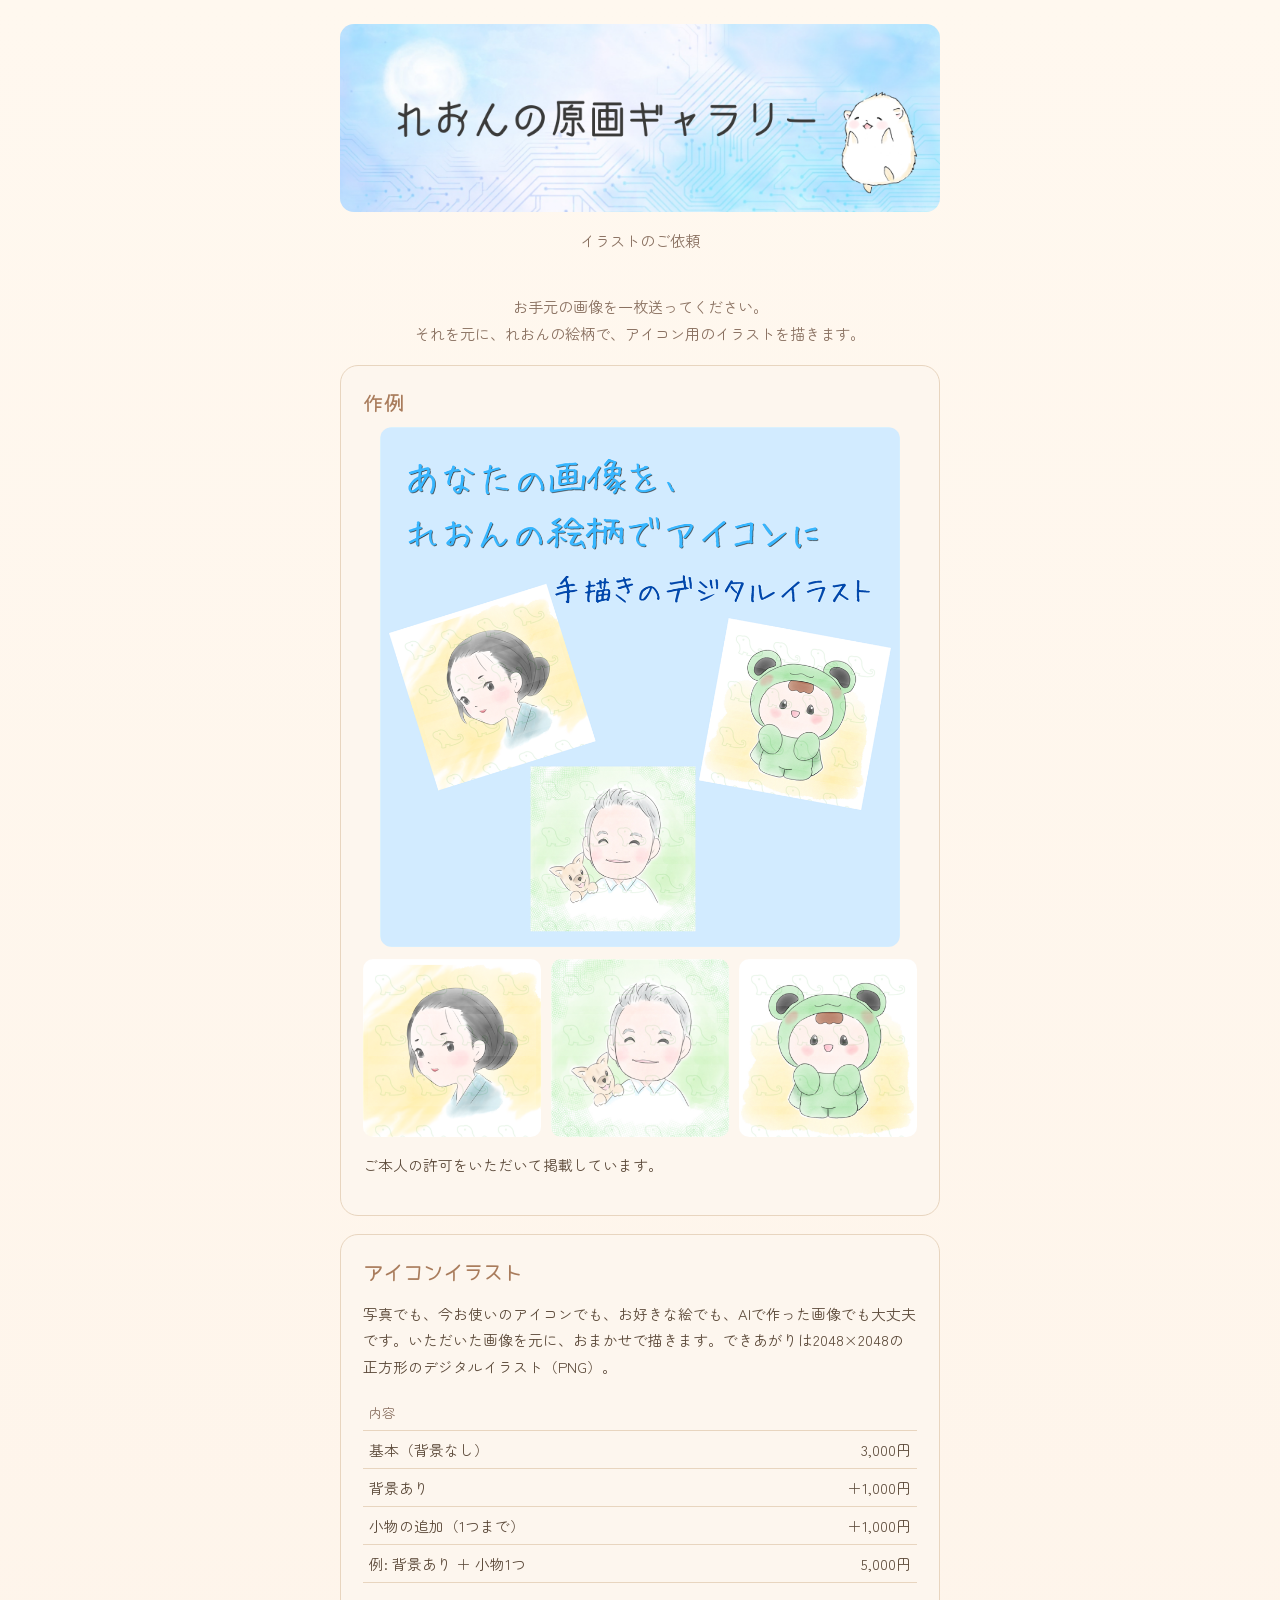
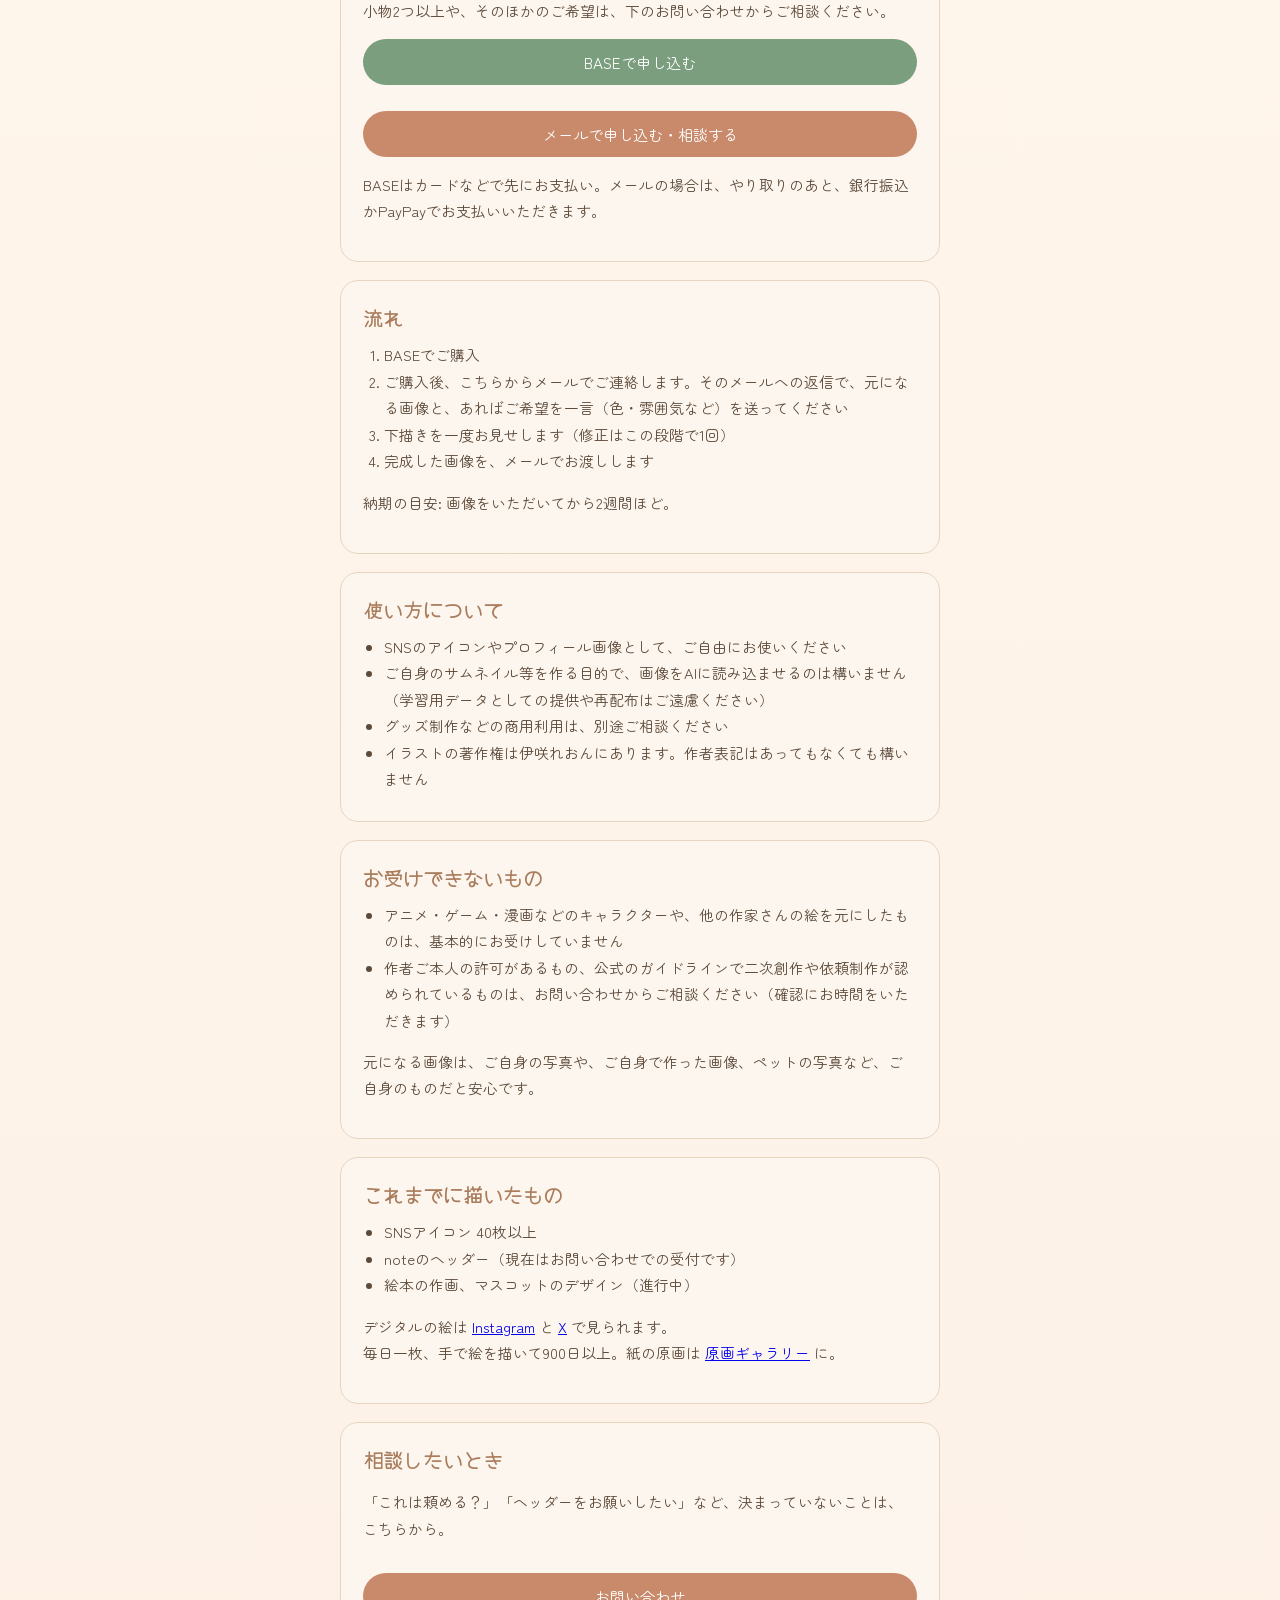
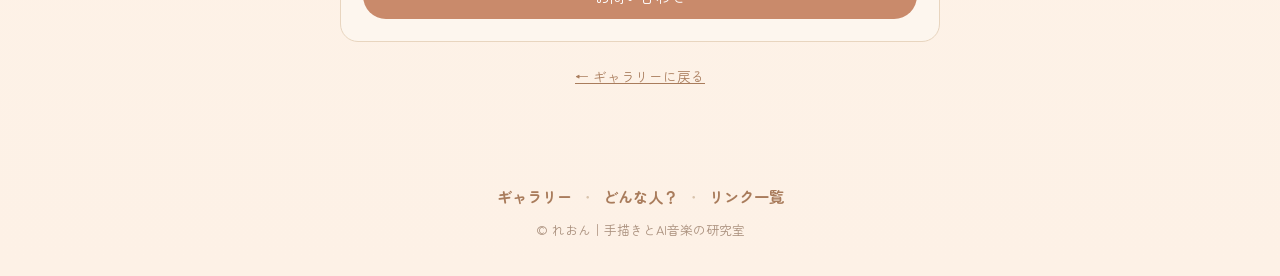
==== request.html @ 9bf2d6a4 "依頼受け付けページ追加" ====
<!DOCTYPE html>
<html lang="ja">
<head>
<meta charset="UTF-8">
<meta name="viewport" content="width=device-width, initial-scale=1.0">
<title>イラストのご依頼｜れおんの原画ギャラリー</title>
<link rel="stylesheet" href="style.css">
<style>
.request-main { max-width: 640px; margin: 0 auto; padding: 0 20px 60px; }
.req-section { background: #fdf6ee; border: 1px solid #e8d5bf; border-radius: 18px; padding: 22px 22px; margin: 18px 0; }
.req-section h2 { font-family: 'Yomogi', cursive; font-size: 1.25rem; color: #a97c5c; margin: 0 0 10px; }
.req-section p, .req-section li { font-size: 0.92rem; line-height: 1.8; color: #5c4a3a; }
.req-section ul, .req-section ol { padding-left: 1.3em; margin: 6px 0; }
.price-table { width: 100%; border-collapse: collapse; margin: 8px 0; font-size: 0.92rem; }
.price-table th, .price-table td { text-align: left; padding: 8px 6px; border-bottom: 1px solid #e8d5bf; color: #5c4a3a; }
.price-table th { color: #8a7161; font-weight: normal; font-size: 0.82rem; }
.price-table td.price { text-align: right; white-space: nowrap; }
.req-lead { text-align: center; font-size: 0.95rem; line-height: 1.8; color: #8a7161; margin: 0 0 8px; }
.req-buttons { display: flex; flex-direction: column; gap: 10px; margin-top: 14px; }
.req-buttons .apply-button { text-align: center; display: block; }
.req-note { font-size: 0.8rem; color: #a98f7c; }
.sample-main { display: block; width: 100%; max-width: 520px; margin: 4px auto 12px; border-radius: 12px; }
.sample-row { display: grid; grid-template-columns: repeat(3, 1fr); gap: 10px; }
.sample-row img { width: 100%; height: auto; border-radius: 10px; display: block; }
.back-link { display: block; text-align: center; margin: 24px 0 0; font-size: 0.85rem; color: #a97c5c; }
@media (prefers-color-scheme: dark) {
  .req-section { background: #34291f; border-color: #4a3b2c; }
  .req-section h2 { color: #e0b48c; }
  .req-section p, .req-section li, .price-table td { color: #ecdfd0; }
  .price-table th, .req-lead, .req-note { color: #cbb8a3; }
  .price-table th, .price-table td { border-color: #4a3b2c; }
}
</style>
</head>
<body>

<header class="site-header">
  <h1 class="header-image"><a href="index.html"><img src="assets/header.png" alt="れおんの原画ギャラリー"></a></h1>
  <p class="subtitle">イラストのご依頼</p>
</header>

<main class="request-main">

  <p class="req-lead">お手元の画像を一枚送ってください。<br>それを元に、れおんの絵柄で、アイコン用のイラストを描きます。</p>

  <section class="req-section sample-section">
    <h2>作例</h2>
    <img class="sample-main" src="assets/sample.png" alt="あなたの画像を、れおんの絵柄でアイコンに。作例3点">
    <div class="sample-row">
      <img src="assets/sample1.png" alt="作例1">
      <img src="assets/sample2.png" alt="作例2">
      <img src="assets/sample3.png" alt="作例3">
    </div>
    <p class="req-note">ご本人の許可をいただいて掲載しています。</p>
  </section>

  <section class="req-section">
    <h2>アイコンイラスト</h2>
    <p>写真でも、今お使いのアイコンでも、お好きな絵でも、AIで作った画像でも大丈夫です。いただいた画像を元に、おまかせで描きます。できあがりは2048×2048の正方形のデジタルイラスト（PNG）。</p>
    <table class="price-table">
      <tr><th>内容</th><th></th></tr>
      <tr><td>基本（背景なし）</td><td class="price">3,000円</td></tr>
      <tr><td>背景あり</td><td class="price">＋1,000円</td></tr>
      <tr><td>小物の追加（1つまで）</td><td class="price">＋1,000円</td></tr>
      <tr><td>例: 背景あり ＋ 小物1つ</td><td class="price">5,000円</td></tr>
    </table>
    <p class="req-note">小物2つ以上や、そのほかのご希望は、下のお問い合わせからご相談ください。</p>
    <div class="req-buttons">
      <a class="apply-button base-buy-button" id="base-icon-link" href="https://leolabo.base.shop/items/157402689" target="_blank" rel="noopener">BASEで申し込む</a>
      <a class="apply-button" href="index.html#contact">メールで申し込む・相談する</a>
    </div>
    <p class="req-note">BASEはカードなどで先にお支払い。メールの場合は、やり取りのあと、銀行振込かPayPayでお支払いいただきます。</p>
  </section>

  <section class="req-section">
    <h2>流れ</h2>
    <ol>
      <li>BASEでご購入</li>
      <li>ご購入後、こちらからメールでご連絡します。そのメールへの返信で、元になる画像と、あればご希望を一言（色・雰囲気など）を送ってください</li>
      <li>下描きを一度お見せします（修正はこの段階で1回）</li>
      <li>完成した画像を、メールでお渡しします</li>
    </ol>
    <p>納期の目安: 画像をいただいてから2週間ほど。</p>
  </section>

  <section class="req-section">
    <h2>使い方について</h2>
    <ul>
      <li>SNSのアイコンやプロフィール画像として、ご自由にお使いください</li>
      <li>ご自身のサムネイル等を作る目的で、画像をAIに読み込ませるのは構いません（学習用データとしての提供や再配布はご遠慮ください）</li>
      <li>グッズ制作などの商用利用は、別途ご相談ください</li>
      <li>イラストの著作権は伊咲れおんにあります。作者表記はあってもなくても構いません</li>
    </ul>
  </section>

  <section class="req-section">
    <h2>お受けできないもの</h2>
    <ul>
      <li>アニメ・ゲーム・漫画などのキャラクターや、他の作家さんの絵を元にしたものは、基本的にお受けしていません</li>
      <li>作者ご本人の許可があるもの、公式のガイドラインで二次創作や依頼制作が認められているものは、お問い合わせからご相談ください（確認にお時間をいただきます）</li>
    </ul>
    <p>元になる画像は、ご自身の写真や、ご自身で作った画像、ペットの写真など、ご自身のものだと安心です。</p>
  </section>

  <section class="req-section">
    <h2>これまでに描いたもの</h2>
    <ul>
      <li>SNSアイコン 40枚以上</li>
      <li>noteのヘッダー（現在はお問い合わせでの受付です）</li>
      <li>絵本の作画、マスコットのデザイン（進行中）</li>
    </ul>
    <p>デジタルの絵は <a href="https://www.instagram.com/neue_r_s/" target="_blank" rel="noopener">Instagram</a> と <a href="https://x.com/Neue_r_s" target="_blank" rel="noopener">X</a> で見られます。<br>毎日一枚、手で絵を描いて900日以上。紙の原画は <a href="index.html">原画ギャラリー</a> に。</p>
  </section>

  <section class="req-section">
    <h2>相談したいとき</h2>
    <p>「これは頼める？」「ヘッダーをお願いしたい」など、決まっていないことは、こちらから。</p>
    <div class="req-buttons">
      <a class="apply-button" href="index.html#contact">お問い合わせ</a>
    </div>
  </section>

  <a class="back-link" href="index.html">← ギャラリーに戻る</a>
</main>

<footer class="site-footer">
  <p class="footer-links">
    <a href="index.html">ギャラリー</a>
    <span class="footer-sep">・</span>
    <a href="https://note.com/leon_s_lab/n/n5be0cb06c1a2" target="_blank" rel="noopener">どんな人？</a>
    <span class="footer-sep">・</span>
    <a href="https://lit.link/leonslab" target="_blank" rel="noopener">リンク一覧</a>
  </p>
  <p>&copy; れおん｜手描きとAI音楽の研究室</p>
</footer>

</body>
</html>
---- style.css ----
@import url('https://fonts.googleapis.com/css2?family=Yomogi&family=Zen+Maru+Gothic:wght@400;500;700&display=swap');

* {
  box-sizing: border-box;
}

.hidden {
  display: none !important;
}

body {
  margin: 0;
  font-family: 'Zen Maru Gothic', sans-serif;
  background: linear-gradient(180deg, #fff8ef 0%, #fdf1e6 100%);
  color: #5c4a3a;
  min-height: 100vh;
}

.site-header {
  text-align: center;
  padding: 24px 20px 24px;
}

.site-header h1 {
  font-family: 'Yomogi', cursive;
  font-size: 2rem;
  color: #a97c5c;
  margin: 0 0 12px;
}

.site-header h1.header-image {
  margin: 0 auto 16px;
  max-width: 600px;
}

.site-header h1.header-image img {
  display: block;
  width: 100%;
  height: auto;
  border-radius: 14px;
}

.subtitle {
  font-size: 0.95rem;
  line-height: 1.7;
  color: #8a7161;
}

.price-note {
  display: inline-block;
  margin-top: 14px;
  font-size: 0.85rem;
  color: #a97c5c;
  background: #fdf1e6;
  border: 1px solid #e8d5bf;
  padding: 6px 16px;
  border-radius: 999px;
}

main {
  max-width: 1000px;
  margin: 0 auto;
  padding: 0 20px 60px;
}

.month-nav {
  display: flex;
  align-items: center;
  justify-content: center;
  gap: 20px;
  margin: 10px 0 28px;
}

.month-nav-btn {
  background: #fffdf9;
  border: 1px solid #e8d5bf;
  color: #a97c5c;
  padding: 8px 16px;
  border-radius: 999px;
  cursor: pointer;
  font-family: inherit;
  font-size: 0.85rem;
  transition: background 0.15s ease;
}

.month-nav-btn:hover {
  background: #f6e6d3;
}

.current-month {
  font-size: 1.1rem;
  font-weight: 700;
  color: #5c4a3a;
  min-width: 110px;
  text-align: center;
}

.empty-msg {
  text-align: center;
  color: #a98f7c;
  padding: 40px 0;
}

.empty-msg.hidden {
  display: none;
}

.month-nav-bottom {
  margin-top: 32px;
  margin-bottom: 0;
}

.calendar-grid {
  display: grid;
  grid-template-columns: repeat(auto-fill, minmax(150px, 1fr));
  gap: 18px;
}

.art-card {
  background: #fffdf9;
  border-radius: 16px;
  overflow: hidden;
  box-shadow: 0 3px 10px rgba(169, 124, 92, 0.12);
  cursor: pointer;
  transition: transform 0.15s ease, box-shadow 0.15s ease;
  position: relative;
  border: 1px solid #f3e3d0;
}

.art-card:hover {
  transform: translateY(-4px);
  box-shadow: 0 6px 16px rgba(169, 124, 92, 0.2);
}

.art-card .thumb {
  width: 100%;
  aspect-ratio: 1 / 1;
  background: linear-gradient(135deg, #f6e6d3, #eed6c3);
  display: flex;
  align-items: center;
  justify-content: center;
  font-size: 2rem;
  overflow: hidden;
}

.art-card .thumb img {
  width: 100%;
  height: 100%;
  object-fit: contain;
}

.art-card .card-info {
  padding: 10px 12px 14px;
}

.art-card .card-date {
  font-size: 0.75rem;
  color: #a98f7c;
}

.art-card .card-title {
  font-size: 0.9rem;
  margin-top: 2px;
  color: #5c4a3a;
}

.sold-ribbon {
  position: absolute;
  top: 12px;
  right: -34px;
  background: #c98a6b;
  color: #fff;
  font-size: 0.65rem;
  padding: 3px 32px;
  transform: rotate(35deg);
  box-shadow: 0 2px 6px rgba(0,0,0,0.15);
  white-space: nowrap;
}

.contact-section {
  max-width: 520px;
  margin: 48px auto 8px;
  padding: 24px 22px;
  background: #fdf6ee;
  border: 1px solid #e8d5bf;
  border-radius: 18px;
}
.contact-title {
  font-family: 'Yomogi', cursive;
  font-size: 1.3rem;
  color: #a97c5c;
  margin: 0 0 6px;
  text-align: center;
}
.contact-lead {
  font-size: 0.85rem;
  line-height: 1.7;
  color: #8a7161;
  text-align: center;
  margin: 0 0 6px;
}
.form-textarea { resize: vertical; font-family: inherit; }

.site-footer {
  text-align: center;
  padding: 24px;
  font-size: 0.8rem;
  color: #a98f7c;
}

.footer-links {
  margin-bottom: 8px;
  font-size: 0.95rem;
}

.footer-links a {
  color: #a97c5c;
  text-decoration: none;
  font-weight: 700;
}

.footer-links a:hover {
  text-decoration: underline;
}

.footer-sep {
  color: #d9c3ac;
  margin: 0 4px;
}

/* モーダル */
.modal-overlay {
  position: fixed;
  inset: 0;
  background: rgba(92, 74, 58, 0.45);
  display: flex;
  align-items: center;
  justify-content: center;
  padding: 20px;
  z-index: 100;
}

.modal-overlay.hidden {
  display: none;
}

.modal-box {
  background: #fffdf9;
  border-radius: 20px;
  max-width: 420px;
  width: 100%;
  padding: 28px;
  position: relative;
  max-height: 90vh;
  overflow-y: auto;
  box-shadow: 0 10px 30px rgba(0,0,0,0.2);
}

.modal-close {
  position: absolute;
  top: 14px;
  right: 16px;
  background: none;
  border: none;
  font-size: 1.4rem;
  color: #a98f7c;
  cursor: pointer;
  line-height: 1;
}

.modal-image-wrap {
  position: relative;
  border-radius: 14px;
  overflow: hidden;
  aspect-ratio: 1 / 1;
  background: linear-gradient(135deg, #f6e6d3, #eed6c3);
  display: flex;
  align-items: center;
  justify-content: center;
  font-size: 3rem;
  margin-bottom: 16px;
}

.modal-image-wrap img {
  width: 100%;
  height: 100%;
  object-fit: contain;
  display: none;
}

.soldout-badge {
  position: absolute;
  top: 12px;
  right: 12px;
  background: #c98a6b;
  color: #fff;
  font-size: 0.75rem;
  padding: 5px 12px;
  border-radius: 999px;
}

.soldout-badge.hidden {
  display: none;
}

#modal-title {
  font-size: 1.2rem;
  margin: 0 0 4px;
  color: #5c4a3a;
}

.modal-date {
  font-size: 0.8rem;
  color: #a98f7c;
  margin: 0 0 10px;
}

.modal-note {
  font-size: 0.9rem;
  line-height: 1.6;
  color: #6b5847;
  margin-bottom: 14px;
}

.modal-price {
  font-size: 1.1rem;
  font-weight: 700;
  color: #a97c5c;
  margin-bottom: 16px;
}

.modal-size {
  font-size: 0.8rem;
  color: #8a7161;
  margin: -10px 0 16px;
}

.apply-form {
  display: flex;
  flex-direction: column;
  gap: 4px;
}

.form-label {
  font-size: 0.8rem;
  color: #8a7161;
  margin-top: 10px;
}

.form-input {
  font-family: inherit;
  font-size: 0.9rem;
  padding: 10px 12px;
  border-radius: 10px;
  border: 1px solid #e8d5bf;
  background: #fffdf9;
  color: #5c4a3a;
}

.form-input:focus {
  outline: 2px solid #d9b18e;
  outline-offset: 1px;
}

.apply-button {
  display: block;
  width: 100%;
  text-align: center;
  background: #c98a6b;
  color: #fff;
  padding: 12px;
  border: none;
  border-radius: 999px;
  text-decoration: none;
  font-size: 0.95rem;
  margin-top: 16px;
  cursor: pointer;
  transition: background 0.15s ease;
}

.apply-button:hover {
  background: #b57657;
}

.form-status {
  text-align: center;
  margin-top: 12px;
  font-size: 0.85rem;
  color: #a97c5c;
}

.form-status.hidden {
  display: none;
}

.base-buy-button {
  background: #7a9e7e;
  margin-top: 0;
}

.base-buy-button:hover {
  background: #688c6c;
}

.or-divider {
  text-align: center;
  font-size: 0.8rem;
  color: #a98f7c;
  margin: 10px 0;
}

.sold-msg {
  text-align: center;
  padding: 12px;
  background: #f3e3d0;
  border-radius: 999px;
  color: #8a7161;
  font-size: 0.9rem;
}

.sold-msg.hidden {
  display: none;
}

@media (prefers-color-scheme: dark) {
  body {
    background: linear-gradient(180deg, #2a221c 0%, #1f1913 100%);
    color: #ecdfd0;
  }
  .site-header h1 { color: #e0b48c; }
  .footer-links a { color: #e0b48c; }
  .subtitle { color: #cbb8a3; }
  .price-note { background: #34291f; border-color: #4a3b2c; color: #e0b48c; }
  .modal-size { color: #b8a28c; }
  .art-card { background: #34291f; border-color: #4a3b2c; }
  .art-card .card-date { color: #b8a28c; }
  .art-card .card-title { color: #ecdfd0; }
  .modal-box { background: #34291f; }
  .modal-note { color: #d8c9b8; }
  .sold-msg { background: #4a3b2c; color: #cbb8a3; }
  .month-nav-btn { background: #34291f; border-color: #4a3b2c; color: #e0b48c; }
  .current-month { color: #ecdfd0; }
  .empty-msg { color: #b8a28c; }
  .form-label { color: #cbb8a3; }
  .contact-section { background: #34291f; border-color: #4a3b2c; }
  .contact-title { color: #e0b48c; }
  .contact-lead { color: #cbb8a3; }
  .form-input { background: #2a221c; border-color: #4a3b2c; color: #ecdfd0; }
}
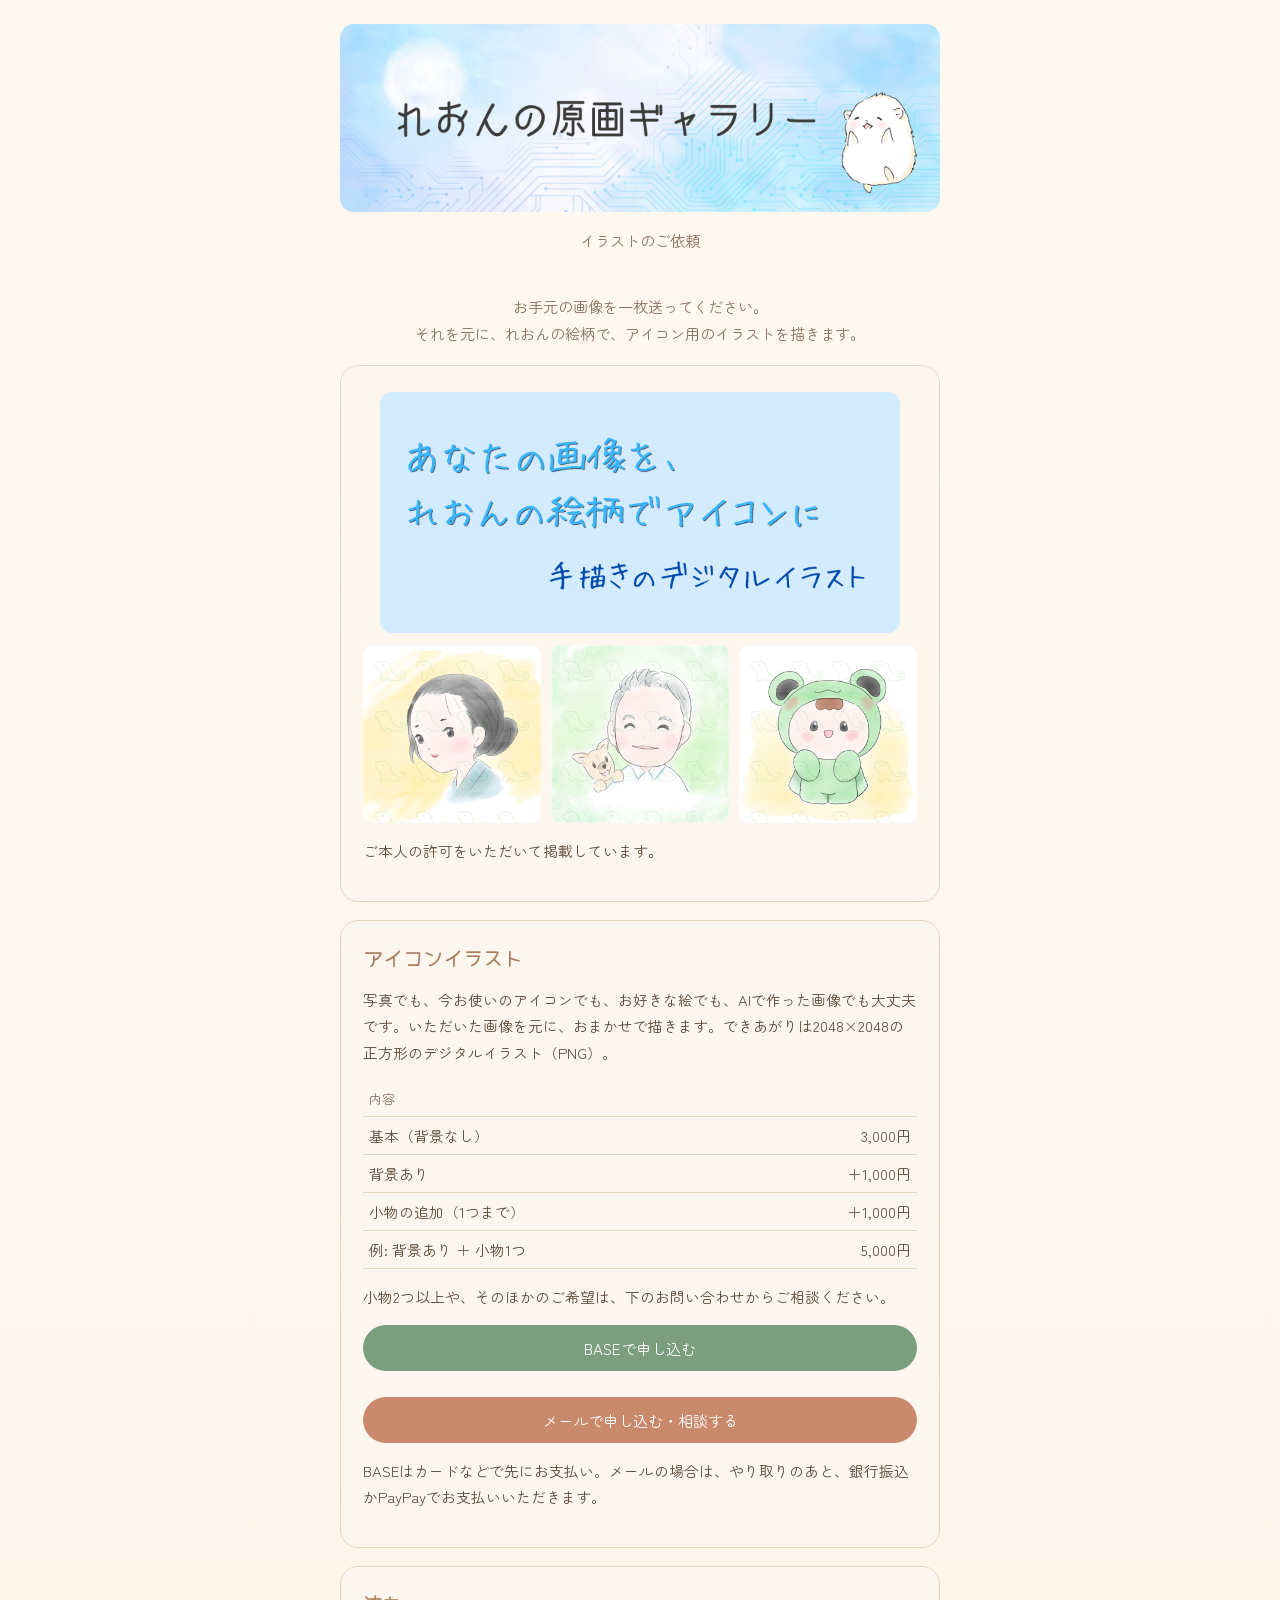
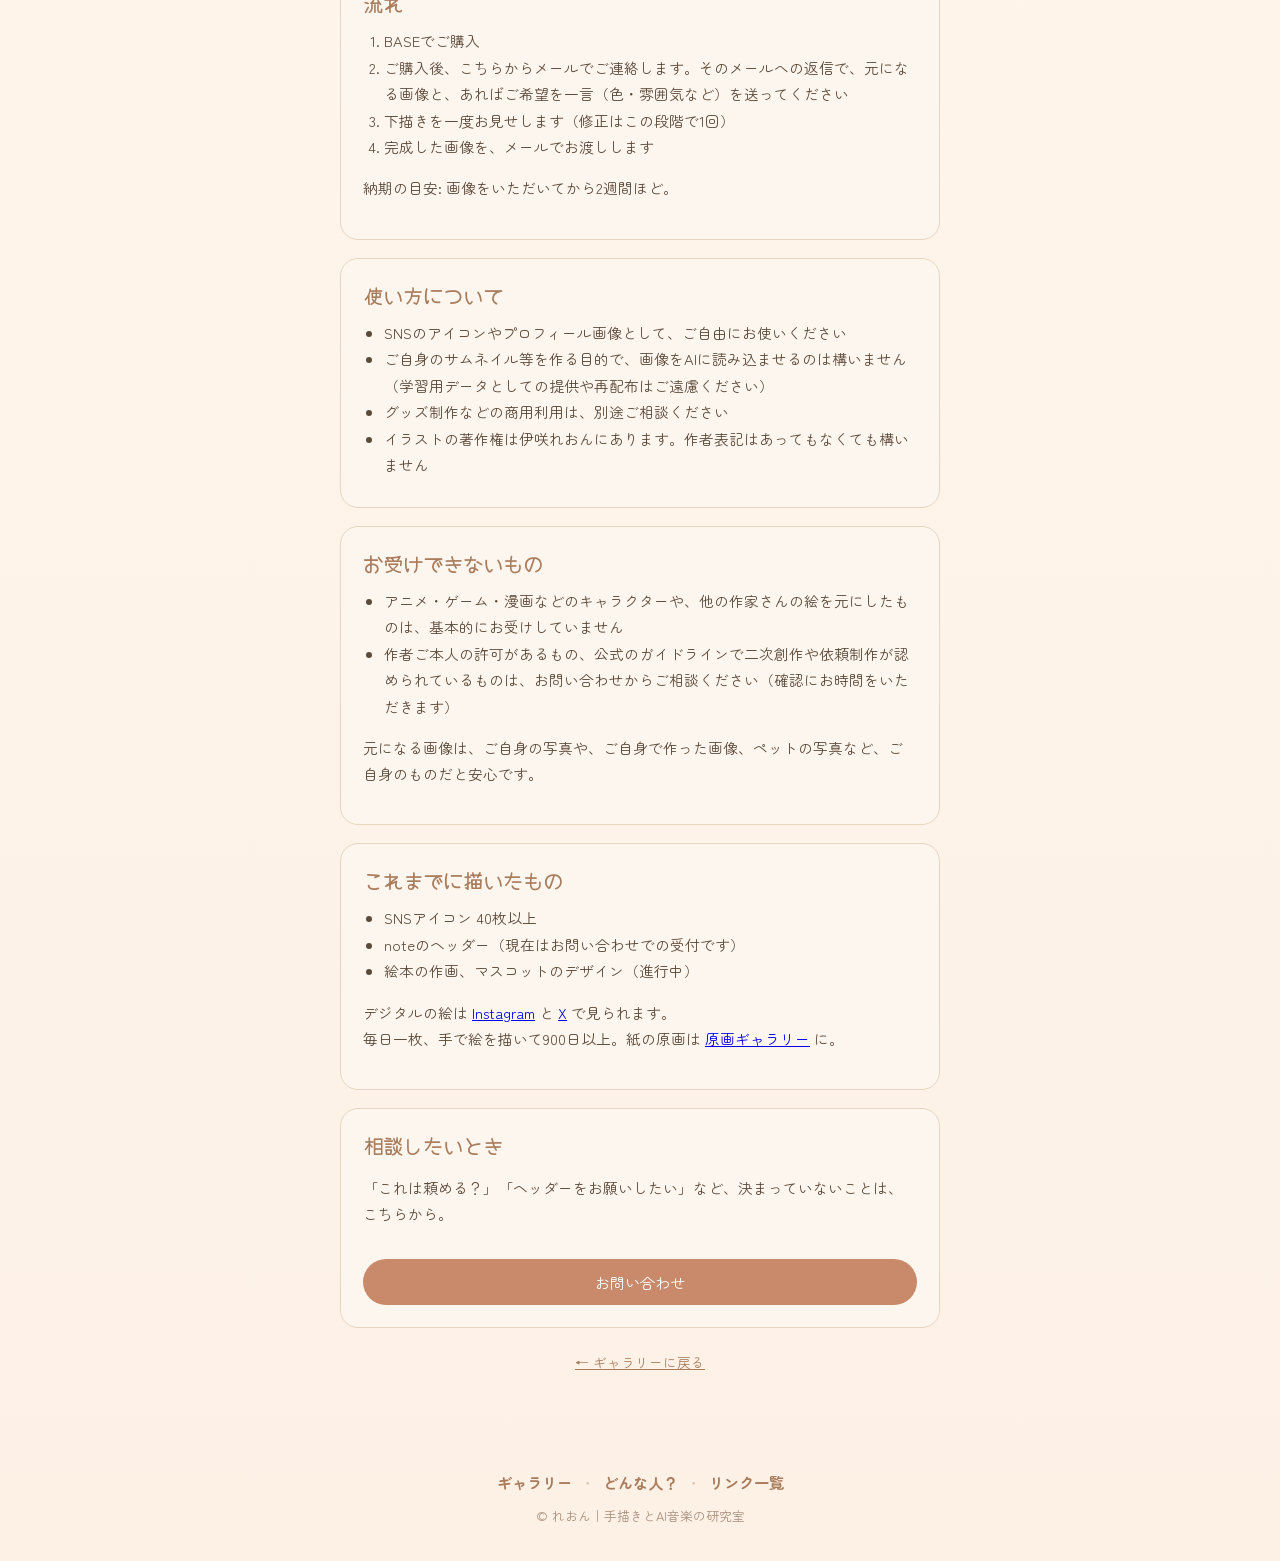
==== commit 3037d4c1: "画像差替え" ====
--- a/request.html
+++ b/request.html
@@ -44,8 +44,7 @@
   <p class="req-lead">お手元の画像を一枚送ってください。<br>それを元に、れおんの絵柄で、アイコン用のイラストを描きます。</p>
 
   <section class="req-section sample-section">
-    <h2>作例</h2>
-    <img class="sample-main" src="assets/sample.png" alt="あなたの画像を、れおんの絵柄でアイコンに。作例3点">
+    <img class="sample-main" src="assets/title.png" alt="あなたの画像を、れおんの絵柄でアイコンに。手描きのデジタルイラスト">
     <div class="sample-row">
       <img src="assets/sample1.png" alt="作例1">
       <img src="assets/sample2.png" alt="作例2">
